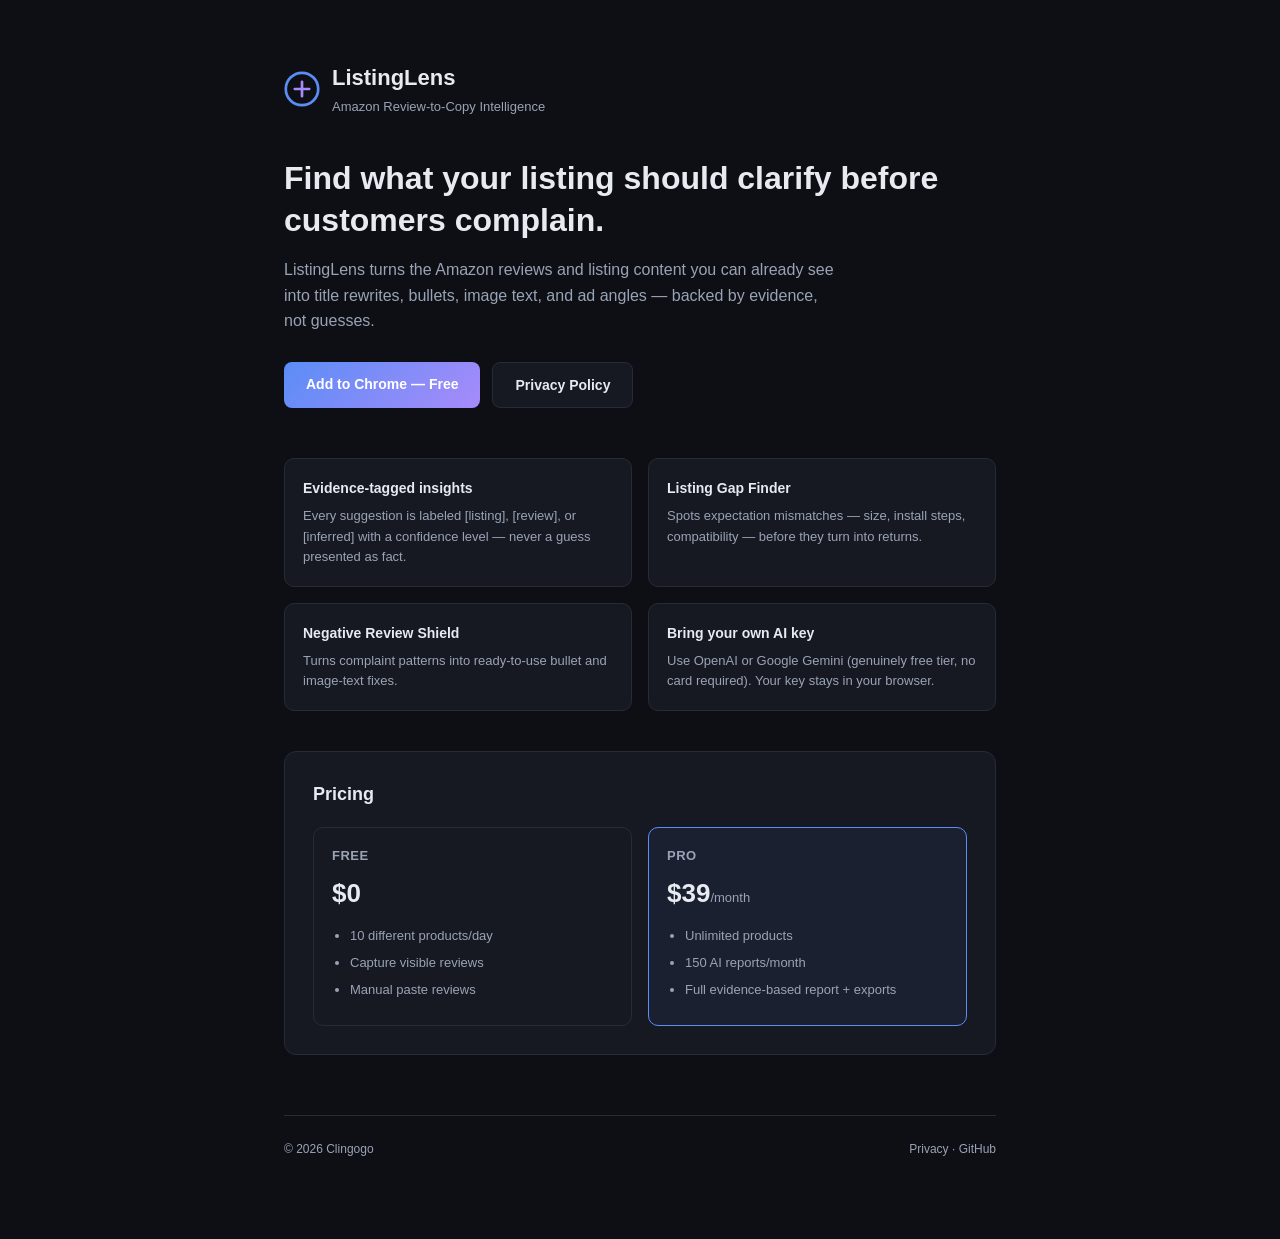
==== index.html @ f4e51597 "Add files via upload" ====
<!DOCTYPE html>
<html lang="en">
<head>
<meta charset="UTF-8">
<title>ListingLens — Amazon Review-to-Copy Intelligence</title>
<meta name="viewport" content="width=device-width, initial-scale=1.0">
<meta name="description" content="Turn visible Amazon reviews and listing content into title, bullet, and ad-copy fixes that reduce expectation gaps and return risk.">
<style>
  :root {
    --bg: #0d0f14; --card: #161922; --border: #262b38;
    --text: #e7eaf0; --muted: #9aa3b5;
    --primary: #5b8df6; --secondary: #a78bfa; --success: #34d399;
  }
  * { box-sizing: border-box; }
  body {
    margin: 0; background: var(--bg); color: var(--text);
    font-family: -apple-system, BlinkMacSystemFont, "Segoe UI", Roboto, sans-serif;
    line-height: 1.6;
  }
  .wrap { max-width: 760px; margin: 0 auto; padding: 60px 24px 80px; }
  header { display: flex; align-items: center; gap: 12px; margin-bottom: 40px; }
  .logo { width: 36px; height: 36px; }
  h1 { font-size: 22px; margin: 0; }
  .tagline { color: var(--muted); font-size: 13px; margin: 2px 0 0; }
  .hero h2 { font-size: 32px; line-height: 1.3; margin: 0 0 16px; }
  .hero p { color: var(--muted); font-size: 16px; max-width: 560px; }
  .cta-row { display: flex; gap: 12px; margin: 28px 0 50px; flex-wrap: wrap; }
  .btn {
    display: inline-block; padding: 11px 22px; border-radius: 8px;
    font-size: 14px; font-weight: 600; text-decoration: none; cursor: pointer;
  }
  .btn-primary { background: linear-gradient(135deg, var(--primary), var(--secondary)); color: white; }
  .btn-secondary { background: var(--card); color: var(--text); border: 1px solid var(--border); }
  .features { display: grid; grid-template-columns: 1fr 1fr; gap: 16px; margin: 40px 0; }
  @media (max-width: 560px) { .features { grid-template-columns: 1fr; } }
  .feature-card { background: var(--card); border: 1px solid var(--border); border-radius: 10px; padding: 18px; }
  .feature-card h3 { font-size: 14px; margin: 0 0 6px; color: var(--text); }
  .feature-card p { font-size: 13px; color: var(--muted); margin: 0; }
  .pricing { background: var(--card); border: 1px solid var(--border); border-radius: 12px; padding: 28px; margin: 40px 0; }
  .pricing h2 { font-size: 18px; margin: 0 0 18px; }
  .plans { display: grid; grid-template-columns: 1fr 1fr; gap: 16px; }
  @media (max-width: 560px) { .plans { grid-template-columns: 1fr; } }
  .plan { border: 1px solid var(--border); border-radius: 10px; padding: 18px; }
  .plan.pro { border-color: var(--primary); background: rgba(91,141,246,0.06); }
  .plan-name { font-size: 13px; font-weight: 700; color: var(--muted); text-transform: uppercase; letter-spacing: 0.04em; }
  .plan-price { font-size: 26px; font-weight: 700; margin: 6px 0 12px; }
  .plan-price span { font-size: 13px; color: var(--muted); font-weight: 400; }
  .plan ul { margin: 0; padding-left: 18px; font-size: 13px; color: var(--muted); }
  .plan ul li { margin-bottom: 6px; }
  footer { margin-top: 60px; padding-top: 24px; border-top: 1px solid var(--border); display: flex; justify-content: space-between; flex-wrap: wrap; gap: 12px; font-size: 12px; color: var(--muted); }
  footer a { color: var(--muted); text-decoration: none; }
  footer a:hover { color: var(--text); }
</style>
</head>
<body>
<div class="wrap">

  <header>
    <svg class="logo" viewBox="0 0 20 20" fill="none">
      <circle cx="10" cy="10" r="9" stroke="#5b8df6" stroke-width="1.5"/>
      <path d="M6 10h8M10 6v8" stroke="#a78bfa" stroke-width="1.5" stroke-linecap="round"/>
    </svg>
    <div>
      <h1>ListingLens</h1>
      <p class="tagline">Amazon Review-to-Copy Intelligence</p>
    </div>
  </header>

  <div class="hero">
    <h2>Find what your listing should clarify before customers complain.</h2>
    <p>ListingLens turns the Amazon reviews and listing content you can already see into title rewrites, bullets, image text, and ad angles — backed by evidence, not guesses.</p>
  </div>

  <div class="cta-row">
    <a class="btn btn-primary" href="https://chrome.google.com/webstore" target="_blank">Add to Chrome — Free</a>
    <a class="btn btn-secondary" href="privacy.html">Privacy Policy</a>
  </div>

  <div class="features">
    <div class="feature-card">
      <h3>Evidence-tagged insights</h3>
      <p>Every suggestion is labeled [listing], [review], or [inferred] with a confidence level — never a guess presented as fact.</p>
    </div>
    <div class="feature-card">
      <h3>Listing Gap Finder</h3>
      <p>Spots expectation mismatches — size, install steps, compatibility — before they turn into returns.</p>
    </div>
    <div class="feature-card">
      <h3>Negative Review Shield</h3>
      <p>Turns complaint patterns into ready-to-use bullet and image-text fixes.</p>
    </div>
    <div class="feature-card">
      <h3>Bring your own AI key</h3>
      <p>Use OpenAI or Google Gemini (genuinely free tier, no card required). Your key stays in your browser.</p>
    </div>
  </div>

  <div class="pricing">
    <h2>Pricing</h2>
    <div class="plans">
      <div class="plan">
        <div class="plan-name">Free</div>
        <div class="plan-price">$0</div>
        <ul>
          <li>10 different products/day</li>
          <li>Capture visible reviews</li>
          <li>Manual paste reviews</li>
        </ul>
      </div>
      <div class="plan pro">
        <div class="plan-name">Pro</div>
        <div class="plan-price">$39<span>/month</span></div>
        <ul>
          <li>Unlimited products</li>
          <li>150 AI reports/month</li>
          <li>Full evidence-based report + exports</li>
        </ul>
      </div>
    </div>
  </div>

  <footer>
    <span>© 2026 Clingogo</span>
    <span>
      <a href="privacy.html">Privacy</a> ·
      <a href="https://github.com/doquang-frvn/listinglens" target="_blank">GitHub</a>
    </span>
  </footer>

</div>
</body>
</html>
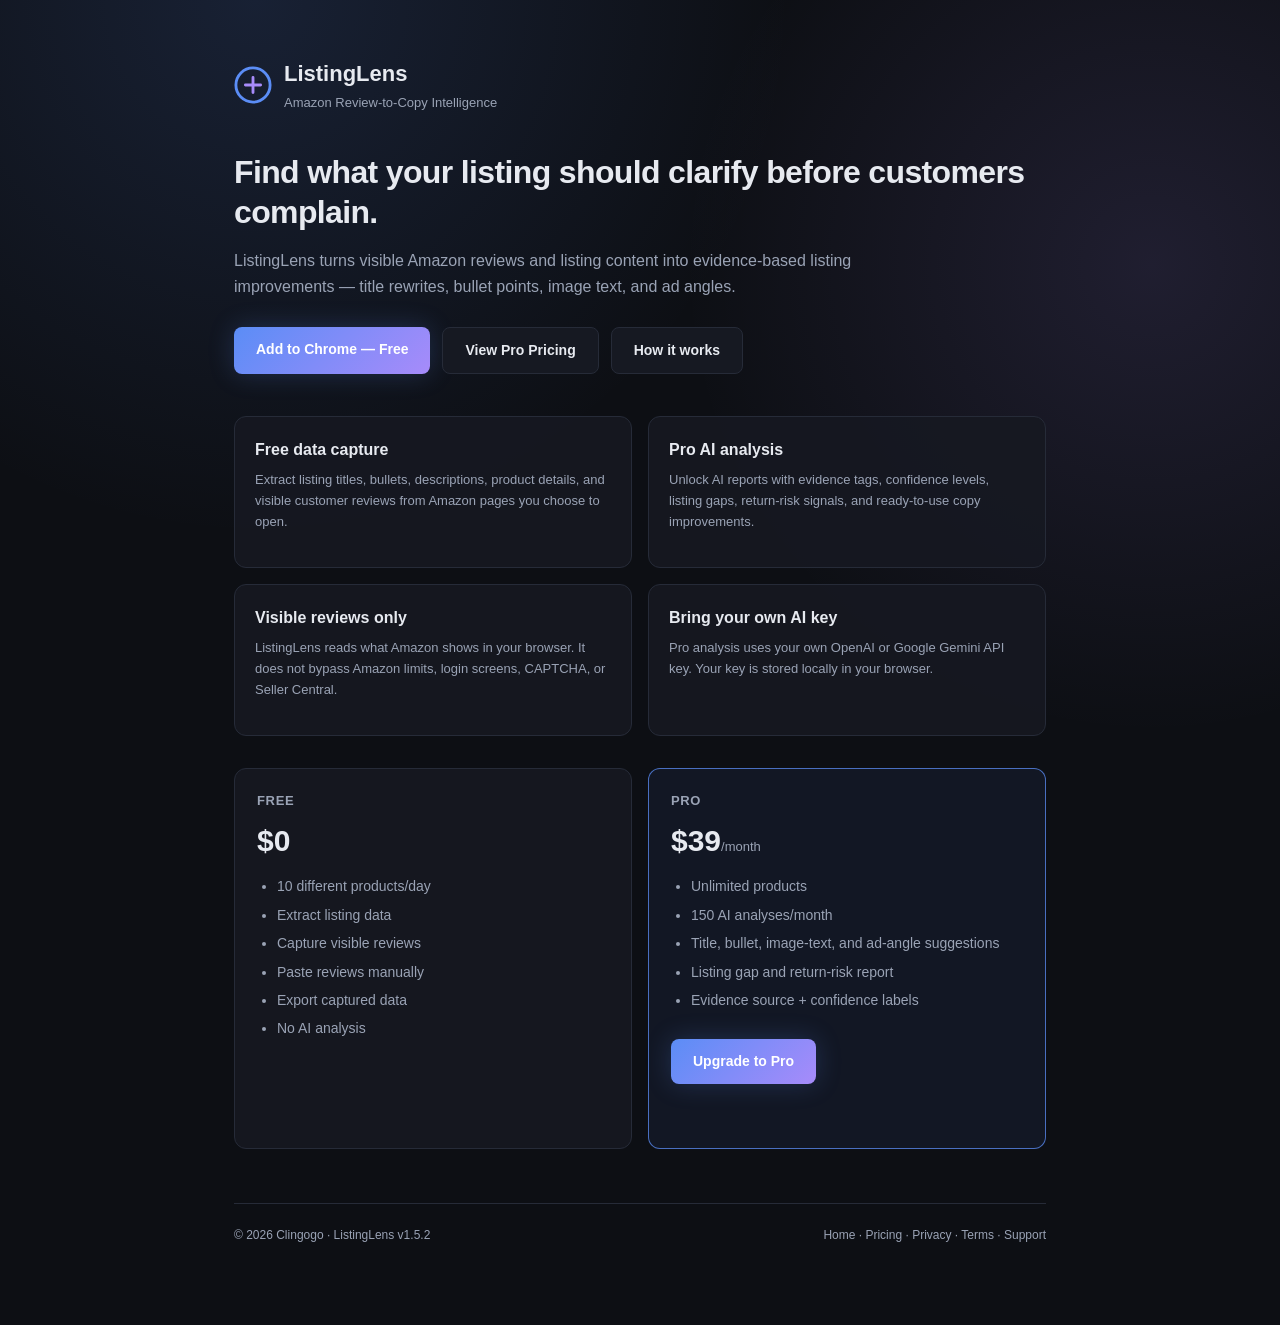
==== commit ece8fde2: "Add files via upload" ====
--- a/index.html
+++ b/index.html
@@ -4,129 +4,89 @@
 <meta charset="UTF-8">
 <title>ListingLens — Amazon Review-to-Copy Intelligence</title>
 <meta name="viewport" content="width=device-width, initial-scale=1.0">
-<meta name="description" content="Turn visible Amazon reviews and listing content into title, bullet, and ad-copy fixes that reduce expectation gaps and return risk.">
+<meta name="description" content="ListingLens — Amazon Review-to-Copy Intelligence">
 <style>
-  :root {
-    --bg: #0d0f14; --card: #161922; --border: #262b38;
-    --text: #e7eaf0; --muted: #9aa3b5;
-    --primary: #5b8df6; --secondary: #a78bfa; --success: #34d399;
-  }
-  * { box-sizing: border-box; }
-  body {
-    margin: 0; background: var(--bg); color: var(--text);
-    font-family: -apple-system, BlinkMacSystemFont, "Segoe UI", Roboto, sans-serif;
-    line-height: 1.6;
-  }
-  .wrap { max-width: 760px; margin: 0 auto; padding: 60px 24px 80px; }
-  header { display: flex; align-items: center; gap: 12px; margin-bottom: 40px; }
-  .logo { width: 36px; height: 36px; }
-  h1 { font-size: 22px; margin: 0; }
-  .tagline { color: var(--muted); font-size: 13px; margin: 2px 0 0; }
-  .hero h2 { font-size: 32px; line-height: 1.3; margin: 0 0 16px; }
-  .hero p { color: var(--muted); font-size: 16px; max-width: 560px; }
-  .cta-row { display: flex; gap: 12px; margin: 28px 0 50px; flex-wrap: wrap; }
-  .btn {
-    display: inline-block; padding: 11px 22px; border-radius: 8px;
-    font-size: 14px; font-weight: 600; text-decoration: none; cursor: pointer;
-  }
-  .btn-primary { background: linear-gradient(135deg, var(--primary), var(--secondary)); color: white; }
-  .btn-secondary { background: var(--card); color: var(--text); border: 1px solid var(--border); }
-  .features { display: grid; grid-template-columns: 1fr 1fr; gap: 16px; margin: 40px 0; }
-  @media (max-width: 560px) { .features { grid-template-columns: 1fr; } }
-  .feature-card { background: var(--card); border: 1px solid var(--border); border-radius: 10px; padding: 18px; }
-  .feature-card h3 { font-size: 14px; margin: 0 0 6px; color: var(--text); }
-  .feature-card p { font-size: 13px; color: var(--muted); margin: 0; }
-  .pricing { background: var(--card); border: 1px solid var(--border); border-radius: 12px; padding: 28px; margin: 40px 0; }
-  .pricing h2 { font-size: 18px; margin: 0 0 18px; }
-  .plans { display: grid; grid-template-columns: 1fr 1fr; gap: 16px; }
-  @media (max-width: 560px) { .plans { grid-template-columns: 1fr; } }
-  .plan { border: 1px solid var(--border); border-radius: 10px; padding: 18px; }
-  .plan.pro { border-color: var(--primary); background: rgba(91,141,246,0.06); }
-  .plan-name { font-size: 13px; font-weight: 700; color: var(--muted); text-transform: uppercase; letter-spacing: 0.04em; }
-  .plan-price { font-size: 26px; font-weight: 700; margin: 6px 0 12px; }
-  .plan-price span { font-size: 13px; color: var(--muted); font-weight: 400; }
-  .plan ul { margin: 0; padding-left: 18px; font-size: 13px; color: var(--muted); }
-  .plan ul li { margin-bottom: 6px; }
-  footer { margin-top: 60px; padding-top: 24px; border-top: 1px solid var(--border); display: flex; justify-content: space-between; flex-wrap: wrap; gap: 12px; font-size: 12px; color: var(--muted); }
-  footer a { color: var(--muted); text-decoration: none; }
-  footer a:hover { color: var(--text); }
+  :root { --bg:#0d0f14; --card:#161922; --border:#262b38; --text:#e7eaf0; --muted:#9aa3b5; --primary:#5b8df6; --secondary:#a78bfa; --success:#34d399; --warning:#f59e0b; }
+  * { box-sizing:border-box; }
+  body { margin:0; background:radial-gradient(circle at 20% 0%, rgba(91,141,246,.14), transparent 32%), radial-gradient(circle at 90% 20%, rgba(167,139,250,.12), transparent 30%), var(--bg); color:var(--text); font-family:-apple-system,BlinkMacSystemFont,"Segoe UI",Roboto,sans-serif; line-height:1.6; }
+  .wrap { max-width:860px; margin:0 auto; padding:56px 24px 80px; }
+  header { display:flex; align-items:center; gap:12px; margin-bottom:38px; }
+  .logo { width:38px; height:38px; flex:0 0 auto; }
+  h1 { font-size:22px; margin:0; }
+  .tagline { color:var(--muted); font-size:13px; margin:2px 0 0; }
+  h2 { font-size:32px; line-height:1.25; margin:0 0 16px; letter-spacing:-.02em; }
+  h3 { font-size:16px; margin:0 0 8px; }
+  p { color:var(--muted); font-size:15px; margin:0 0 14px; }
+  .hero p { max-width:620px; font-size:16px; }
+  .cta-row { display:flex; gap:12px; margin:28px 0 42px; flex-wrap:wrap; }
+  .btn { display:inline-block; padding:11px 22px; border-radius:8px; font-size:14px; font-weight:700; text-decoration:none; cursor:pointer; border:0; }
+  .btn-primary { background:linear-gradient(135deg,var(--primary),var(--secondary)); color:#fff; box-shadow:0 0 26px rgba(91,141,246,.22); }
+  .btn-secondary { background:var(--card); color:var(--text); border:1px solid var(--border); }
+  .grid { display:grid; grid-template-columns:1fr 1fr; gap:16px; margin:32px 0; }
+  @media (max-width:680px){ .grid{grid-template-columns:1fr;} h2{font-size:28px;} .wrap{padding-top:40px;} }
+  .card { background:rgba(22,25,34,.88); border:1px solid var(--border); border-radius:12px; padding:20px; }
+  .card h3 { color:var(--text); }
+  .card p, .card li { color:var(--muted); font-size:13px; }
+  ul, ol { margin:10px 0 0; padding-left:20px; }
+  li { margin:6px 0; color:var(--muted); font-size:14px; }
+  .plans { display:grid; grid-template-columns:1fr 1fr; gap:16px; margin:28px 0; }
+  @media (max-width:680px){ .plans{grid-template-columns:1fr;} }
+  .plan { border:1px solid var(--border); border-radius:12px; padding:22px; background:rgba(22,25,34,.88); }
+  .plan.pro { border-color:rgba(91,141,246,.75); background:rgba(91,141,246,.07); }
+  .plan-name { font-size:13px; font-weight:800; color:var(--muted); text-transform:uppercase; letter-spacing:.05em; }
+  .plan-price { font-size:30px; font-weight:800; margin:6px 0 10px; }
+  .plan-price span { font-size:13px; color:var(--muted); font-weight:500; }
+  .notice { background:rgba(91,141,246,.09); border:1px solid rgba(91,141,246,.28); color:var(--muted); padding:14px 16px; border-radius:10px; margin:18px 0; font-size:13px; }
+  code { background:rgba(91,141,246,.14); color:#bcd0ff; padding:2px 6px; border-radius:5px; font-size:12px; }
+  footer { margin-top:54px; padding-top:22px; border-top:1px solid var(--border); display:flex; justify-content:space-between; flex-wrap:wrap; gap:12px; font-size:12px; color:var(--muted); }
+  footer a, .text-link { color:var(--muted); text-decoration:none; }
+  footer a:hover, .text-link:hover { color:var(--text); }
+
 </style>
 </head>
 <body>
 <div class="wrap">
-
   <header>
-    <svg class="logo" viewBox="0 0 20 20" fill="none">
-      <circle cx="10" cy="10" r="9" stroke="#5b8df6" stroke-width="1.5"/>
-      <path d="M6 10h8M10 6v8" stroke="#a78bfa" stroke-width="1.5" stroke-linecap="round"/>
-    </svg>
+    <svg class="logo" viewBox="0 0 20 20" fill="none" aria-hidden="true"><circle cx="10" cy="10" r="9" stroke="#5b8df6" stroke-width="1.5"/><path d="M6 10h8M10 6v8" stroke="#a78bfa" stroke-width="1.5" stroke-linecap="round"/></svg>
     <div>
       <h1>ListingLens</h1>
       <p class="tagline">Amazon Review-to-Copy Intelligence</p>
     </div>
   </header>
 
-  <div class="hero">
+  <main class="hero">
     <h2>Find what your listing should clarify before customers complain.</h2>
-    <p>ListingLens turns the Amazon reviews and listing content you can already see into title rewrites, bullets, image text, and ad angles — backed by evidence, not guesses.</p>
-  </div>
+    <p>ListingLens turns visible Amazon reviews and listing content into evidence-based listing improvements — title rewrites, bullet points, image text, and ad angles.</p>
+    <div class="cta-row">
+      <a class="btn btn-primary" href="https://chromewebstore.google.com/detail/listinglens/dlianhmjeflhoeahmfibdkhbnhjghdfj?utm_source=item-share-cb" target="_blank" rel="noopener">Add to Chrome — Free</a>
+      <a class="btn btn-secondary" href="pricing.html">View Pro Pricing</a>
+      <a class="btn btn-secondary" href="support.html">How it works</a>
+    </div>
+  </main>
 
-  <div class="cta-row">
-    <a class="btn btn-primary" href="https://chrome.google.com/webstore" target="_blank">Add to Chrome — Free</a>
-    <a class="btn btn-secondary" href="privacy.html">Privacy Policy</a>
-  </div>
+  <section class="grid">
+    <div class="card"><h3>Free data capture</h3><p>Extract listing titles, bullets, descriptions, product details, and visible customer reviews from Amazon pages you choose to open.</p></div>
+    <div class="card"><h3>Pro AI analysis</h3><p>Unlock AI reports with evidence tags, confidence levels, listing gaps, return-risk signals, and ready-to-use copy improvements.</p></div>
+    <div class="card"><h3>Visible reviews only</h3><p>ListingLens reads what Amazon shows in your browser. It does not bypass Amazon limits, login screens, CAPTCHA, or Seller Central.</p></div>
+    <div class="card"><h3>Bring your own AI key</h3><p>Pro analysis uses your own OpenAI or Google Gemini API key. Your key is stored locally in your browser.</p></div>
+  </section>
 
-  <div class="features">
-    <div class="feature-card">
-      <h3>Evidence-tagged insights</h3>
-      <p>Every suggestion is labeled [listing], [review], or [inferred] with a confidence level — never a guess presented as fact.</p>
+  <section class="plans" id="pricing">
+    <div class="plan">
+      <div class="plan-name">Free</div><div class="plan-price">$0</div>
+      <ul><li>10 different products/day</li><li>Extract listing data</li><li>Capture visible reviews</li><li>Paste reviews manually</li><li>Export captured data</li><li>No AI analysis</li></ul>
     </div>
-    <div class="feature-card">
-      <h3>Listing Gap Finder</h3>
-      <p>Spots expectation mismatches — size, install steps, compatibility — before they turn into returns.</p>
+    <div class="plan pro">
+      <div class="plan-name">Pro</div><div class="plan-price">$39<span>/month</span></div>
+      <ul><li>Unlimited products</li><li>150 AI analyses/month</li><li>Title, bullet, image-text, and ad-angle suggestions</li><li>Listing gap and return-risk report</li><li>Evidence source + confidence labels</li></ul>
+      <div class="cta-row"><a class="btn btn-primary" href="pricing.html">Upgrade to Pro</a></div>
     </div>
-    <div class="feature-card">
-      <h3>Negative Review Shield</h3>
-      <p>Turns complaint patterns into ready-to-use bullet and image-text fixes.</p>
-    </div>
-    <div class="feature-card">
-      <h3>Bring your own AI key</h3>
-      <p>Use OpenAI or Google Gemini (genuinely free tier, no card required). Your key stays in your browser.</p>
-    </div>
-  </div>
-
-  <div class="pricing">
-    <h2>Pricing</h2>
-    <div class="plans">
-      <div class="plan">
-        <div class="plan-name">Free</div>
-        <div class="plan-price">$0</div>
-        <ul>
-          <li>10 different products/day</li>
-          <li>Capture visible reviews</li>
-          <li>Manual paste reviews</li>
-        </ul>
-      </div>
-      <div class="plan pro">
-        <div class="plan-name">Pro</div>
-        <div class="plan-price">$39<span>/month</span></div>
-        <ul>
-          <li>Unlimited products</li>
-          <li>150 AI reports/month</li>
-          <li>Full evidence-based report + exports</li>
-        </ul>
-      </div>
-    </div>
-  </div>
+  </section>
 
   <footer>
-    <span>© 2026 Clingogo</span>
-    <span>
-      <a href="privacy.html">Privacy</a> ·
-      <a href="https://github.com/doquang-frvn/listinglens" target="_blank">GitHub</a>
-    </span>
+    <span>© 2026 Clingogo · ListingLens v1.5.2</span>
+    <span><a href="index.html">Home</a> · <a href="pricing.html">Pricing</a> · <a href="privacy.html">Privacy</a> · <a href="terms.html">Terms</a> · <a href="support.html">Support</a></span>
   </footer>
-
 </div>
 </body>
 </html>
